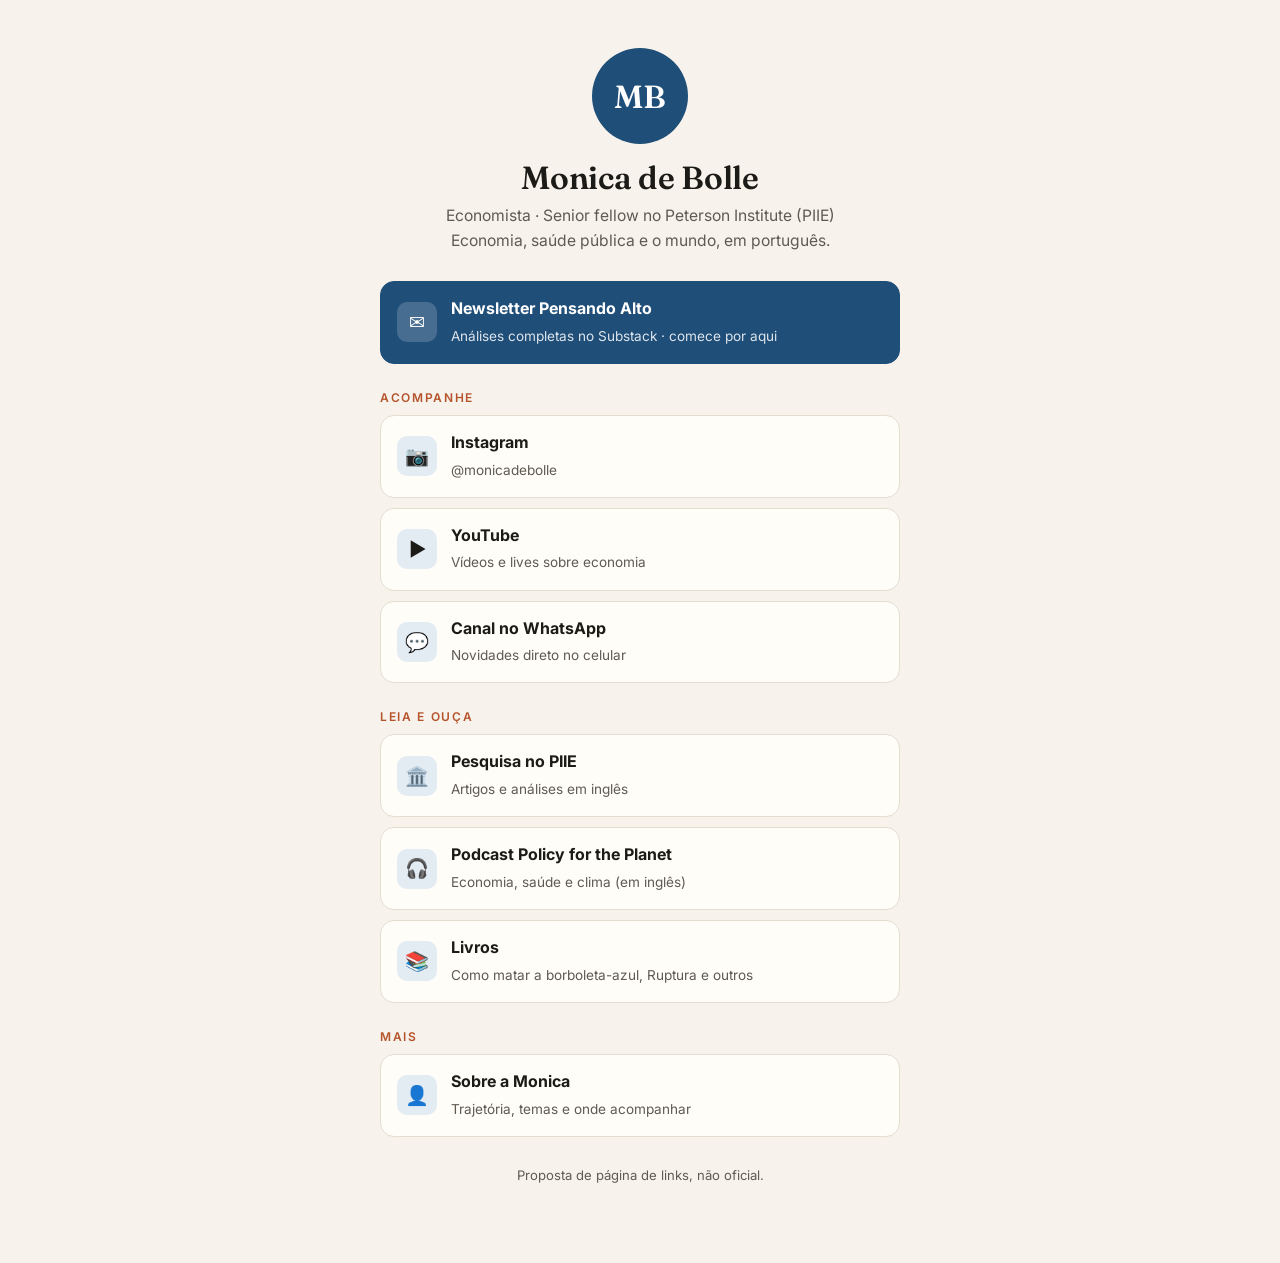
==== links.html @ 09e2e79d "Site e página de links sobre Monica de Bolle (proposta) Co-Authored-By: Claude Opus 5.5 <noreply@ant" ====
<!doctype html>
<html lang="pt-BR">
<head>
<meta charset="utf-8">
<meta name="viewport" content="width=device-width,initial-scale=1">
<title>Links · Monica de Bolle</title>
<meta name="description" content="Todos os canais de Monica de Bolle: newsletter, Instagram, YouTube, WhatsApp, livros e pesquisa.">
<link rel="preconnect" href="https://fonts.googleapis.com">
<link rel="preconnect" href="https://fonts.gstatic.com" crossorigin>
<link href="https://fonts.googleapis.com/css2?family=Fraunces:opsz,wght@9..144,500;9..144,600&family=Inter:wght@400;500;600&display=swap" rel="stylesheet">
<link rel="stylesheet" href="assets/style.css">
</head>
<body>
<main class="links-page">
  <div class="links-box">
    <div class="avatar" aria-hidden="true">MB</div>
    <h1>Monica de Bolle</h1>
    <p class="bio">Economista · Senior fellow no Peterson Institute (PIIE)<br>Economia, saúde pública e o mundo, em português.</p>

    <a class="link primary" href="https://bolle.substack.com" target="_blank" rel="noopener">
      <span class="ico">✉️</span><span><strong>Newsletter Pensando Alto</strong><small>Análises completas no Substack · comece por aqui</small></span>
    </a>

    <div class="link-group">Acompanhe</div>
    <a class="link" href="https://www.instagram.com/monicadebolle/" target="_blank" rel="noopener">
      <span class="ico">📷</span><span><strong>Instagram</strong><small>@monicadebolle</small></span>
    </a>
    <a class="link" href="https://www.youtube.com/channel/UCWWCnzBwz2zqH7TgKD0EeSQ" target="_blank" rel="noopener">
      <span class="ico">▶️</span><span><strong>YouTube</strong><small>Vídeos e lives sobre economia</small></span>
    </a>
    <a class="link" href="#" data-todo="link do canal de WhatsApp">
      <span class="ico">💬</span><span><strong>Canal no WhatsApp</strong><small>Novidades direto no celular</small></span>
    </a>

    <div class="link-group">Leia e ouça</div>
    <a class="link" href="https://www.piie.com/experts/senior-research-staff/monica-de-bolle" target="_blank" rel="noopener">
      <span class="ico">🏛️</span><span><strong>Pesquisa no PIIE</strong><small>Artigos e análises em inglês</small></span>
    </a>
    <a class="link" href="https://www.piie.com/experts/senior-research-staff/monica-de-bolle" target="_blank" rel="noopener">
      <span class="ico">🎧</span><span><strong>Podcast Policy for the Planet</strong><small>Economia, saúde e clima (em inglês)</small></span>
    </a>
    <a class="link" href="index.html#livros">
      <span class="ico">📚</span><span><strong>Livros</strong><small>Como matar a borboleta-azul, Ruptura e outros</small></span>
    </a>

    <div class="link-group">Mais</div>
    <a class="link" href="index.html">
      <span class="ico">👤</span><span><strong>Sobre a Monica</strong><small>Trajetória, temas e onde acompanhar</small></span>
    </a>

    <p class="small-foot">Proposta de página de links, não oficial.</p>
  </div>
</main>
</body>
</html>
---- assets/style.css ----
:root{
  --bg:#f7f3ec; --surface:#fffdf8; --ink:#1d1b18; --muted:#5f5a52; --line:#e4ddd0;
  --accent:#1f4e79; --accent-ink:#ffffff; --accent-soft:#e3ebf3; --warm:#b5542c;
  --radius:14px; --max:1080px;
}
@media (prefers-color-scheme: dark){
  :root:not([data-theme="light"]){
    --bg:#14161a; --surface:#1c1f24; --ink:#ece8e1; --muted:#a29d94; --line:#2c3037;
    --accent:#8fb6dc; --accent-ink:#0f1720; --accent-soft:#1f2a36; --warm:#e08a63;
  }
}
:root[data-theme="dark"]{
  --bg:#14161a; --surface:#1c1f24; --ink:#ece8e1; --muted:#a29d94; --line:#2c3037;
  --accent:#8fb6dc; --accent-ink:#0f1720; --accent-soft:#1f2a36; --warm:#e08a63;
}
*{box-sizing:border-box}
html{scroll-behavior:smooth}
body{margin:0;background:var(--bg);color:var(--ink);font:17px/1.6 "Inter",system-ui,-apple-system,"Segoe UI",sans-serif;-webkit-font-smoothing:antialiased}
h1,h2,h3{font-family:"Fraunces",Georgia,serif;font-weight:600;line-height:1.15;margin:0 0 .5em;letter-spacing:-.01em}
h1{font-size:clamp(2.4rem,6vw,4.2rem)}
h2{font-size:clamp(1.7rem,3.5vw,2.4rem)}
h3{font-size:1.2rem}
p{margin:0 0 1em}
a{color:var(--accent)}
.wrap{max-width:var(--max);margin:0 auto;padding:0 16px}
@media(min-width:720px){.wrap{padding:0 32px}}

/* nav */
.nav{position:sticky;top:0;z-index:10;background:color-mix(in srgb,var(--bg) 88%,transparent);backdrop-filter:blur(8px);border-bottom:1px solid var(--line)}
.nav .wrap{display:flex;align-items:center;justify-content:space-between;gap:16px;height:60px}
.brand{font-family:"Fraunces",Georgia,serif;font-weight:600;font-size:1.15rem;text-decoration:none;color:var(--ink)}
.nav ul{display:none;list-style:none;margin:0;padding:0;gap:22px}
.nav ul a{color:var(--muted);text-decoration:none;font-size:.92rem}
.nav ul a:hover{color:var(--ink)}
@media(min-width:860px){.nav ul{display:flex}}
.btn{display:inline-flex;align-items:center;gap:8px;padding:10px 18px;border-radius:999px;background:var(--accent);color:var(--accent-ink);text-decoration:none;font-weight:600;font-size:.95rem;border:1px solid var(--accent)}
.btn.ghost{background:transparent;color:var(--ink);border-color:var(--line)}
.btn:hover{filter:brightness(1.08)}

/* hero */
.hero{padding:72px 0 56px}
.eyebrow{text-transform:uppercase;letter-spacing:.14em;font-size:.78rem;color:var(--warm);font-weight:600;margin-bottom:14px}
.hero .lead{font-size:clamp(1.1rem,2.2vw,1.35rem);color:var(--muted);max-width:44ch}
.hero .actions{display:flex;flex-wrap:wrap;gap:12px;margin-top:28px}
.tags{display:flex;flex-wrap:wrap;gap:8px;margin-top:28px;padding:0;list-style:none}
.tags li{border:1px solid var(--line);border-radius:999px;padding:4px 12px;font-size:.85rem;color:var(--muted);background:var(--surface)}

section{padding:64px 0;border-top:1px solid var(--line)}
.section-intro{color:var(--muted);max-width:60ch;margin-bottom:32px}

/* grids & cards */
.grid{display:grid;gap:16px;grid-template-columns:1fr}
@media(min-width:640px){.grid.two{grid-template-columns:1fr 1fr}.grid.three{grid-template-columns:1fr 1fr}}
@media(min-width:960px){.grid.three{grid-template-columns:repeat(3,1fr)}}
.card{background:var(--surface);border:1px solid var(--line);border-radius:var(--radius);padding:22px;display:flex;flex-direction:column}
.card p{color:var(--muted);font-size:.96rem}
.card .meta{font-size:.8rem;text-transform:uppercase;letter-spacing:.1em;color:var(--warm);font-weight:600;margin-bottom:8px}
.card .more{margin-top:auto;font-weight:600;text-decoration:none;font-size:.95rem}
.card .more::after{content:" →"}
.card.featured{background:var(--accent-soft);border-color:transparent}

/* timeline */
.timeline{list-style:none;margin:0;padding:0;border-left:2px solid var(--line)}
.timeline li{position:relative;padding:0 0 22px 22px}
.timeline li::before{content:"";position:absolute;left:-7px;top:8px;width:12px;height:12px;border-radius:50%;background:var(--bg);border:2px solid var(--accent)}
.timeline strong{display:block}
.timeline span{color:var(--muted);font-size:.95rem}

.two-col{display:grid;gap:40px}
@media(min-width:860px){.two-col{grid-template-columns:1.1fr .9fr}}

/* book */
.card.book{flex-direction:row;}
.book{display:flex;gap:18px;align-items:flex-start}
.cover{flex:0 0 78px;height:112px;border-radius:4px 8px 8px 4px;background:linear-gradient(135deg,var(--accent),#2b6aa3);color:#fff;font:600 .7rem/1.2 "Fraunces",serif;padding:10px 8px;box-shadow:0 6px 16px rgba(0,0,0,.15)}
.cover.alt{background:linear-gradient(135deg,var(--warm),#d17a4d)}
.cover.alt2{background:linear-gradient(135deg,#3c4a3e,#61775f)}

.note{font-size:.85rem;color:var(--muted);border-left:3px solid var(--warm);padding:6px 12px;margin-top:20px}
footer{padding:40px 0 56px;border-top:1px solid var(--line);color:var(--muted);font-size:.9rem}
footer .wrap{display:flex;flex-wrap:wrap;gap:12px;justify-content:space-between}

/* ---------- links page ---------- */
.links-page{min-height:100vh;display:flex;justify-content:center;padding:48px 16px 64px}
.links-box{width:100%;max-width:520px;text-align:center}
.avatar{width:96px;height:96px;border-radius:50%;margin:0 auto 16px;display:grid;place-items:center;background:var(--accent);color:var(--accent-ink);font:600 2rem "Fraunces",serif}
.links-box h1{font-size:2rem;margin-bottom:6px}
.links-box .bio{color:var(--muted);font-size:.98rem;margin-bottom:28px}
.link-group{margin:24px 0 8px;text-align:left;font-size:.75rem;text-transform:uppercase;letter-spacing:.14em;color:var(--warm);font-weight:600}
.link{display:flex;align-items:center;gap:14px;text-align:left;background:var(--surface);border:1px solid var(--line);border-radius:var(--radius);padding:14px 16px;margin-bottom:10px;text-decoration:none;color:var(--ink);transition:transform .15s,border-color .15s}
.link:hover{transform:translateY(-1px);border-color:var(--accent)}
.link .ico{flex:0 0 40px;height:40px;border-radius:10px;display:grid;place-items:center;background:var(--accent-soft);font-size:1.2rem}
.link strong{display:block;font-size:1rem}
.link small{color:var(--muted);font-size:.85rem}
.link.primary{background:var(--accent);border-color:var(--accent);color:var(--accent-ink)}
.link.primary small{color:inherit;opacity:.85}
.link.primary .ico{background:rgba(255,255,255,.18)}
.small-foot{margin-top:28px;font-size:.82rem;color:var(--muted)}
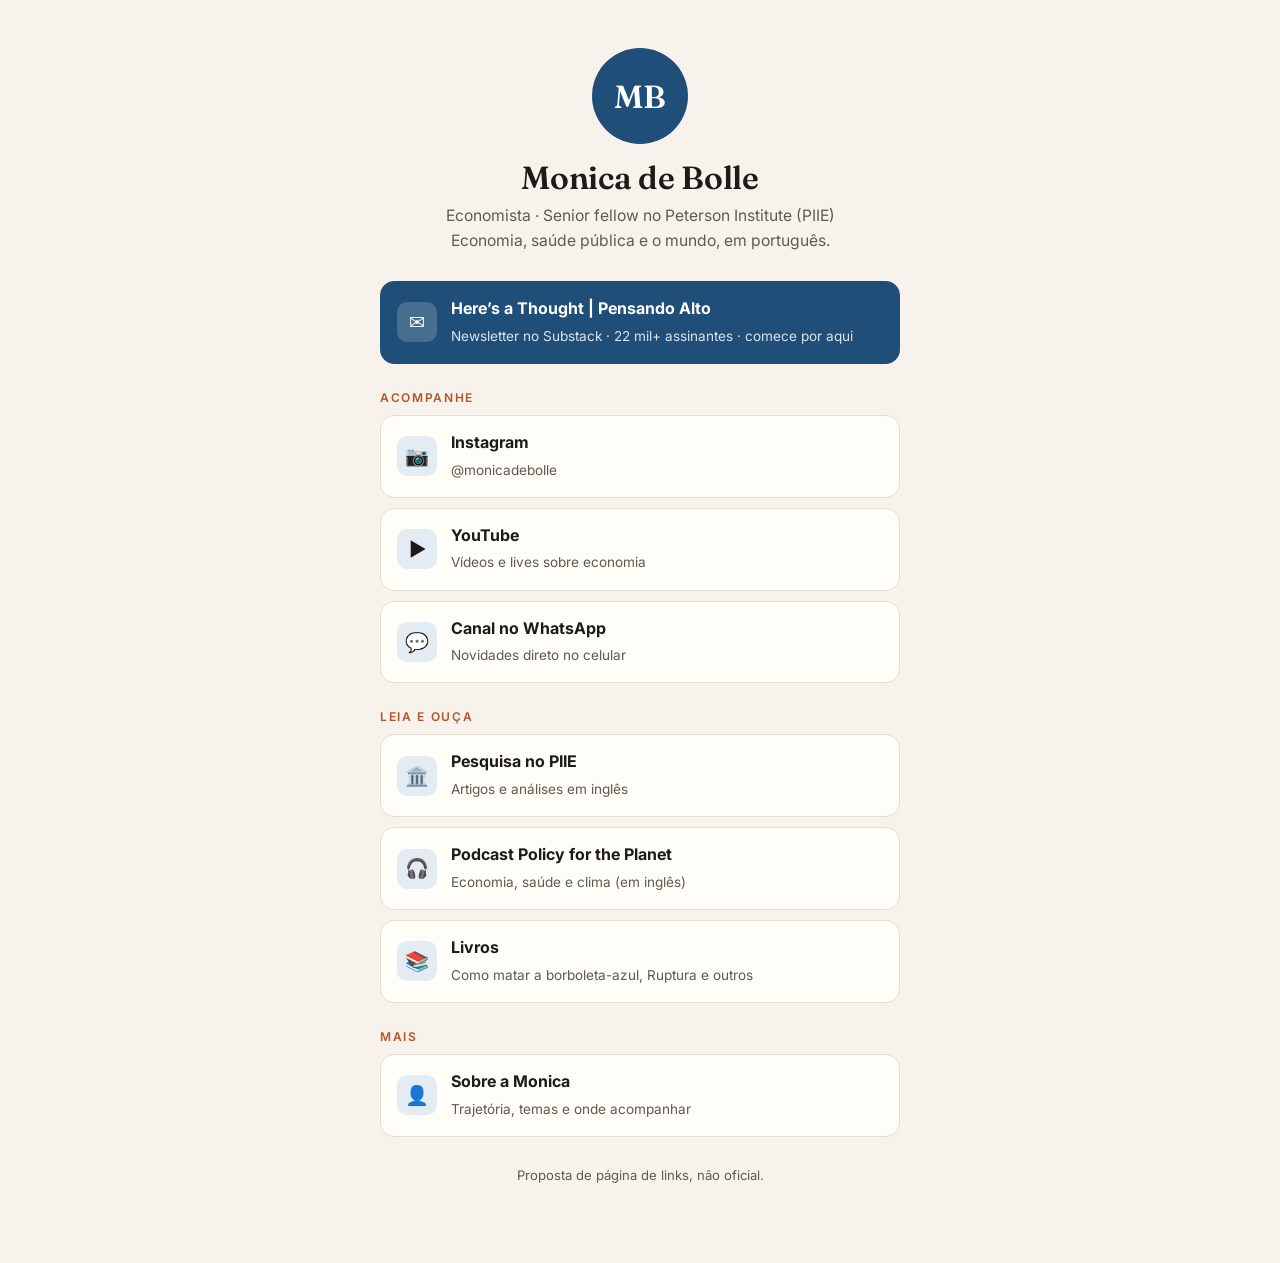
==== commit 880000a1: "Atualiza nome da newsletter e número de assinantes Co-Authored-By: Claude Opus 5.5 <noreply@anthropi" ====
--- a/links.html
+++ b/links.html
@@ -18,17 +18,17 @@
     <p class="bio">Economista · Senior fellow no Peterson Institute (PIIE)<br>Economia, saúde pública e o mundo, em português.</p>
 
     <a class="link primary" href="https://bolle.substack.com" target="_blank" rel="noopener">
-      <span class="ico">✉️</span><span><strong>Newsletter Pensando Alto</strong><small>Análises completas no Substack · comece por aqui</small></span>
+      <span class="ico">✉️</span><span><strong>Here’s a Thought | Pensando Alto</strong><small>Newsletter no Substack · 22 mil+ assinantes · comece por aqui</small></span>
     </a>
 
     <div class="link-group">Acompanhe</div>
     <a class="link" href="https://www.instagram.com/monicadebolle/" target="_blank" rel="noopener">
       <span class="ico">📷</span><span><strong>Instagram</strong><small>@monicadebolle</small></span>
     </a>
-    <a class="link" href="https://www.youtube.com/channel/UCWWCnzBwz2zqH7TgKD0EeSQ" target="_blank" rel="noopener">
+    <a class="link" href="https://www.youtube.com/@MonicadeBolle" target="_blank" rel="noopener">
       <span class="ico">▶️</span><span><strong>YouTube</strong><small>Vídeos e lives sobre economia</small></span>
     </a>
-    <a class="link" href="#" data-todo="link do canal de WhatsApp">
+    <a class="link" href="https://www.whatsapp.com/channel/0029VaJwkhG2ER6fUcOkLJ2Y" target="_blank" rel="noopener">
       <span class="ico">💬</span><span><strong>Canal no WhatsApp</strong><small>Novidades direto no celular</small></span>
     </a>
 
@@ -36,7 +36,7 @@
     <a class="link" href="https://www.piie.com/experts/senior-research-staff/monica-de-bolle" target="_blank" rel="noopener">
       <span class="ico">🏛️</span><span><strong>Pesquisa no PIIE</strong><small>Artigos e análises em inglês</small></span>
     </a>
-    <a class="link" href="https://www.piie.com/experts/senior-research-staff/monica-de-bolle" target="_blank" rel="noopener">
+    <a class="link" href="https://www.piie.com/experts/podcasts/policy-planet" target="_blank" rel="noopener">
       <span class="ico">🎧</span><span><strong>Podcast Policy for the Planet</strong><small>Economia, saúde e clima (em inglês)</small></span>
     </a>
     <a class="link" href="index.html#livros">
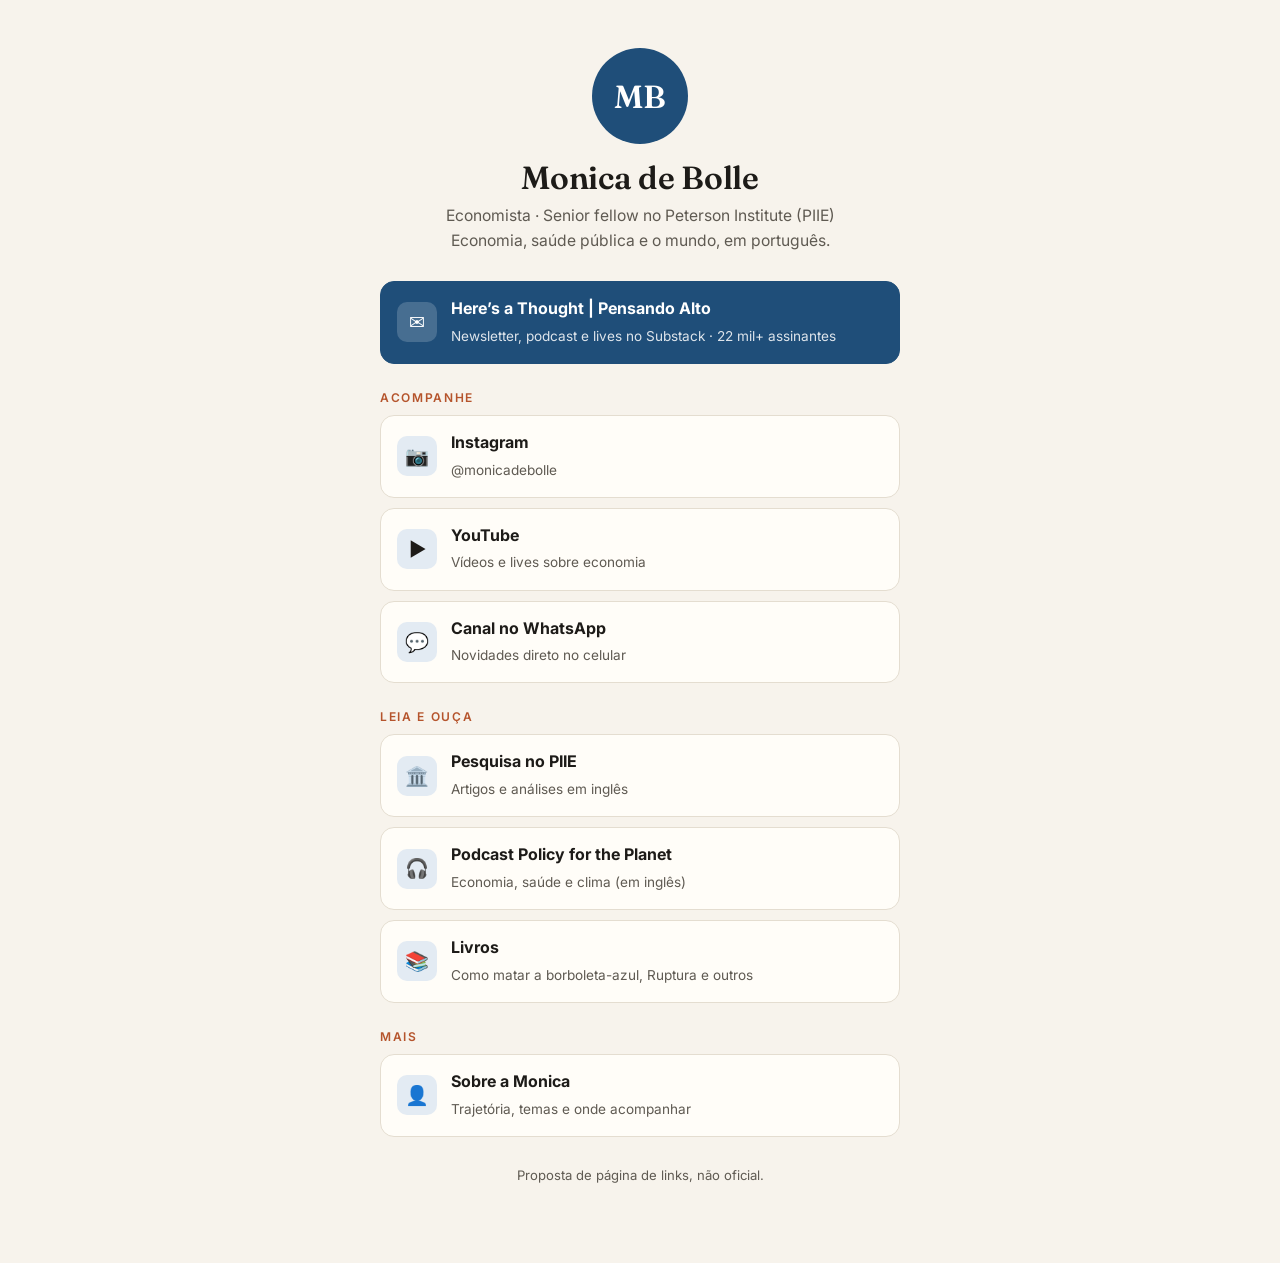
==== commit 991ca823: "Menciona as lives no Substack Co-Authored-By: Claude Opus 5.5 <noreply@anthropic.com> Claude-Session" ====
--- a/links.html
+++ b/links.html
@@ -18,7 +18,7 @@
     <p class="bio">Economista · Senior fellow no Peterson Institute (PIIE)<br>Economia, saúde pública e o mundo, em português.</p>
 
     <a class="link primary" href="https://bolle.substack.com" target="_blank" rel="noopener">
-      <span class="ico">✉️</span><span><strong>Here’s a Thought | Pensando Alto</strong><small>Newsletter no Substack · 22 mil+ assinantes · comece por aqui</small></span>
+      <span class="ico">✉️</span><span><strong>Here’s a Thought | Pensando Alto</strong><small>Newsletter, podcast e lives no Substack · 22 mil+ assinantes</small></span>
     </a>
 
     <div class="link-group">Acompanhe</div>
